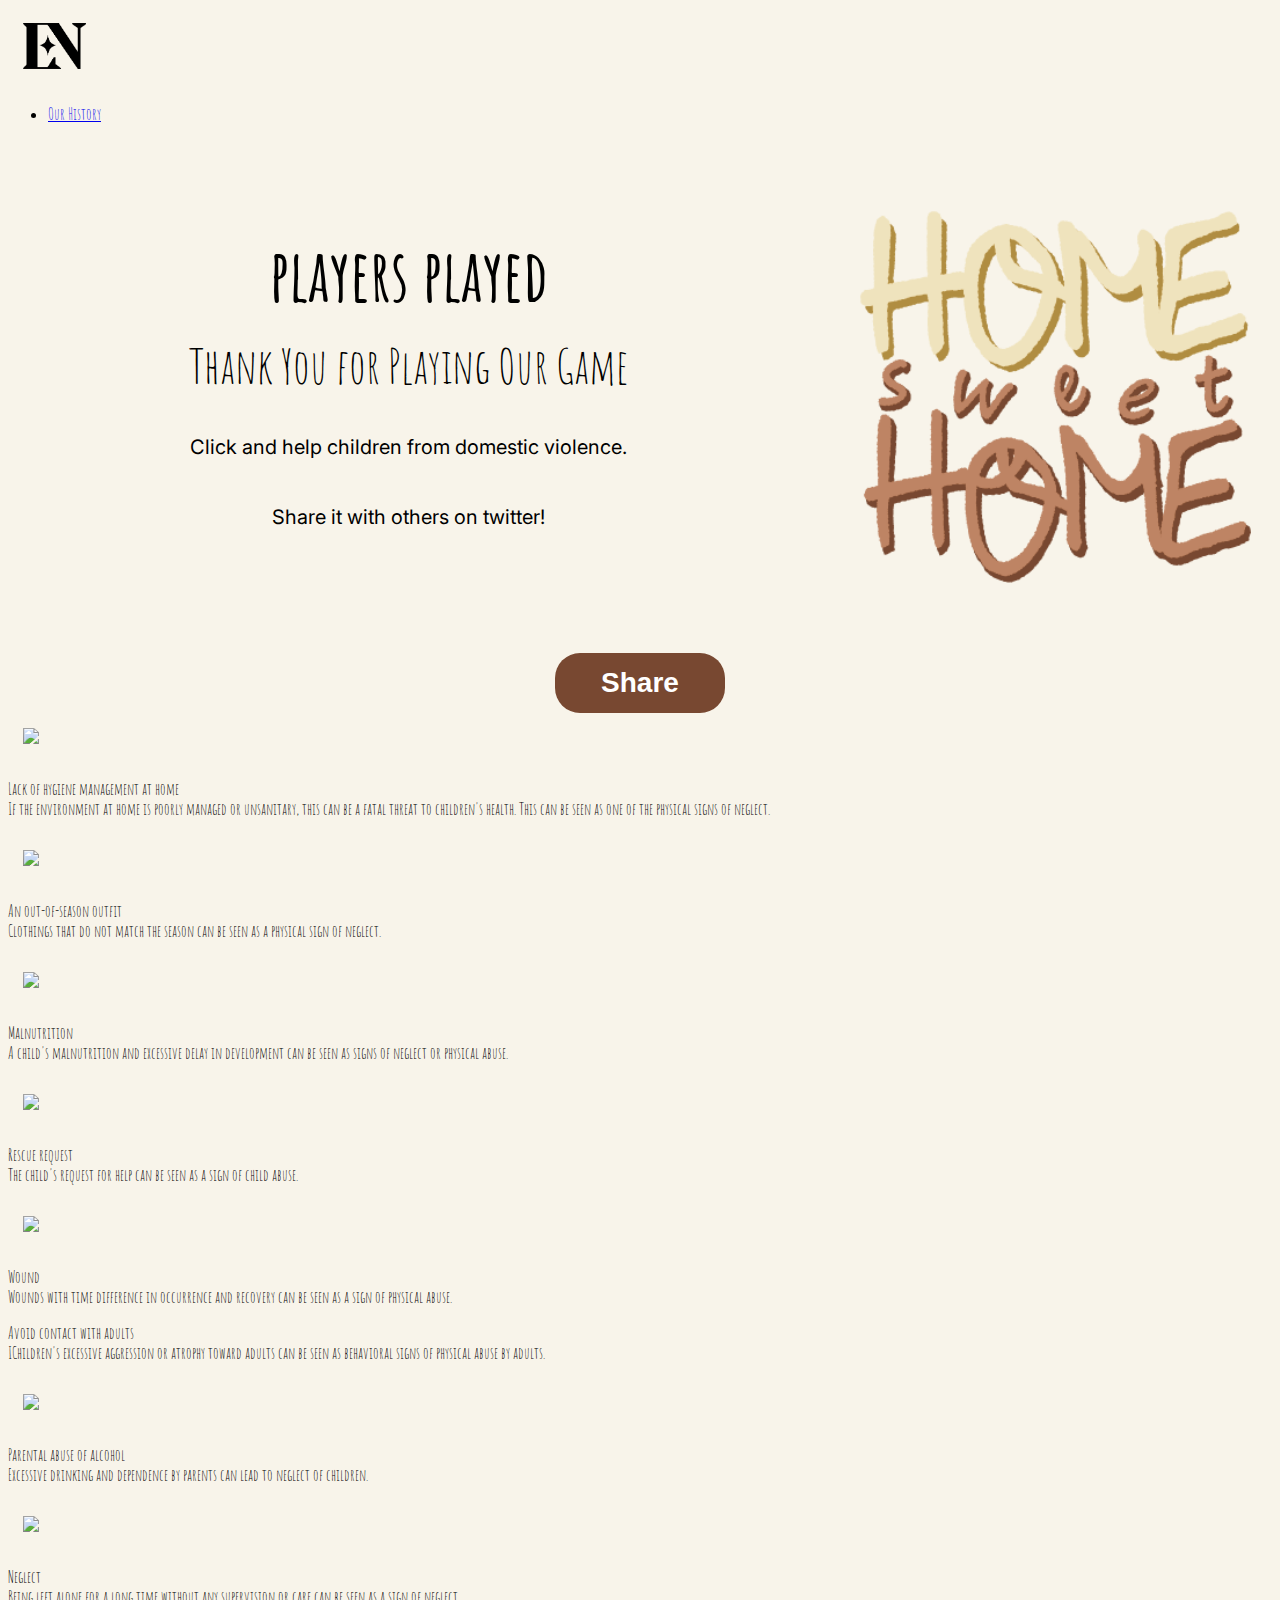
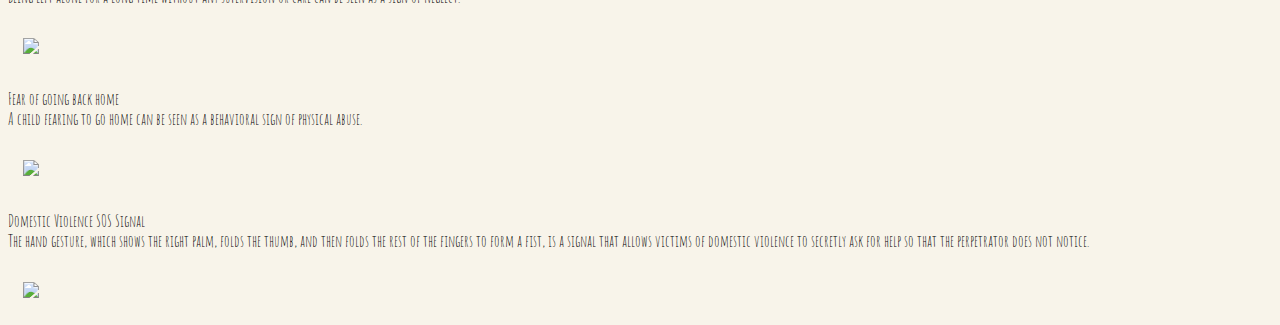
==== index.html @ b3e55d7f "Update index.html" ====
<!DOCTYPE html>
<html>
<head>
    <title>Home-Sweet-Home</title>
    <link rel="icon" href="pavi_en.png">
    <meta http-equiv="X-UA-Compatible" content="IE=Edge">
    <link rel="stylesheet" href="style.css">
</head>

<body>
    <!-- Navigation Bar -->
    <!--https://philosopher-chan.tistory.com/851-->
    <header>
        <div class="wrapper">
            <nav>
                <img src="team_logo.png" width="63">
                <ul>
                    <li><a href="https://dbswls0308.wixsite.com/eaglesnebula" target="_blank" rel="noopener noreferrer">Our History</a></li>
                </ul>
            </nav>
        </div>
    </header>
    
    <div id="grid1">
        <p>
            <span id="visitor" style="font-family: 'Amatic SC', cursive; font-size: 72px; font-weight: 700; line-height: 70px;">
               <span id="visitorCount"></span> players played
               <br>
            </span>
            <span style="font-family: 'Amatic SC', cursive; font-size: 48px; line-height: 70px;">Thank You for Playing Our Game<br></span>
            <span id="describe">
                Click and help children from domestic violence.<br>Share it with others on twitter!
            </span>
        </p>
        <img id="game_logo" src="game_logo.png" width="394">
    </div>

    <div style="text-align: center;">
        <button type="button" id="share" onclick="btnShareTw()">Share</button>
    </div>

    <div id="grid2">
        <img class="image" src="content1.png" width="200">
        <p>
            <span class="title">Lack of hygiene management at home<br></span>
            <span class="content">If the environment at home is poorly managed or unsanitary, this can be a fatal threat to children's health. 
                This can be seen as one of the physical signs of neglect.
            </span>
        </p>
        <img class="image" src="content2.png" width="200">
        <p>
            <span class="title">An out-of-season outfit<br></span>
            <span class="content">Clothings that do not match the season can be seen as a physical sign of neglect.</span>
        </p>
        <img class="image" src="content3.png" width="200">
        <p>
            <span class="title">Malnutrition<br></span>
            <span class="content">A child's malnutrition and excessive delay in development can be seen as signs of neglect or physical abuse.</span>
        </p>
        <img class="image"src="content4.png" width="200">
        <p>
            <span class="title">Rescue request<br></span>
            <span class="content">The child's request for help can be seen as a sign of child abuse.</span>
        </p>
        <img class="image" src="content5.png" width="200">
        <p>
            <span class="title">Wound<br></span>
            <span class="content">Wounds with time difference in occurrence and recovery can be seen as a sign of physical abuse.</span>
        </p>
    </div>

    <div id="grid3">
        <p>
            <span class="title">Avoid contact with adults<br></span>
            <span class="content">IChildren's excessive aggression or atrophy toward adults can be seen as behavioral signs 
                of physical abuse by adults.
            </span>
        </p>
        <img class="image3" src="content6.png" width="200">

        <p>
            <span class="title">Parental abuse of alcohol<br></span>
            <span class="content">Excessive drinking and dependence by parents can lead to neglect of children.</span>
        </p>
        <img class="image3" src="content7.png" width="200">

        <p>
            <span class="title">Neglect<br></span>
            <span class="content">Being left alone for a long time without any supervision or care can be seen as a sign of neglect.</span>
        </p>
        <img class="image3" src="content8.png" width="200">

        <p>
            <span class="title">Fear of going back home<br></span>
            <span class="content">A child fearing to go home can be seen as a behavioral sign of physical abuse.</span>
        </p>
        <img class="image3" src="content9.png" width="200">

        <p>
            <span class="title">Domestic Violence SOS Signal<br></span>
            <span class="content">The hand gesture, which shows the right palm, folds the thumb, and then folds the rest of the 
                fingers to form a fist, is a signal that allows victims of domestic violence to secretly ask for help so that 
                the perpetrator does not notice.
            </span>
        </p>
        <img class="image3" src="content10.png" width="200">
    </div>

    <!-- Twitter Share -->
    <script>
        const btnShareTw = document.querySelector('#share');

        btnShareTw.addEventListener('click', () => {
            const sendText = '아이들의 든든한 보호자가 되어 주세요!';
            const pageUrl = 'https://opentutorials.org/course/1';
            window.open('https://twitter.com/intent/tweet?text='+sendText+'&url='+pageUrl);
        })
    </script>
    <!--Visitors-->
    <script src="checkVisits.js"></script>
</body>
</html>
---- style.css ----
@charset "utf-8";
@import url('https://fonts.googleapis.com/css2?family=Amatic+SC:wght@400;700&display=swap');
@import url('https://fonts.googleapis.com/css2?family=Amatic+SC:wght@700&family=Inter:wght@300;400;500;700&display=swap');
body{
    background-color: #F8F4EA;
    font-family: 'Amatic SC', cursive;
}
h1{
    font-size: 50px;
    text-align: center;
    border-bottom: 1px solid lightgray;
    padding: 20px;
    margin:0;
}
img{
    padding: 15px;
}
#grid1 p{
    text-align: center;
    margin:0;
    padding:100px;
    line-height: 70px;
}
#grid1 #describe{
    font-family: 'Inter', sans-serif;
    font-size: 20px;
    font-weight: 400;
    line-height: 40px;
}
#grid1 {
    display: grid;
    grid-template-columns: 800px 1fr;
}
#grid1 img{
    padding-left: 50px;
    padding-top: 70px;
}
#share {
    background-color: #784831;
    color: #ffffff;
    border: none;
    border-radius: 25px;
    min-height: 60px;
    min-width: 170px;
    font-size: 28px;
    font-weight: 700;
}
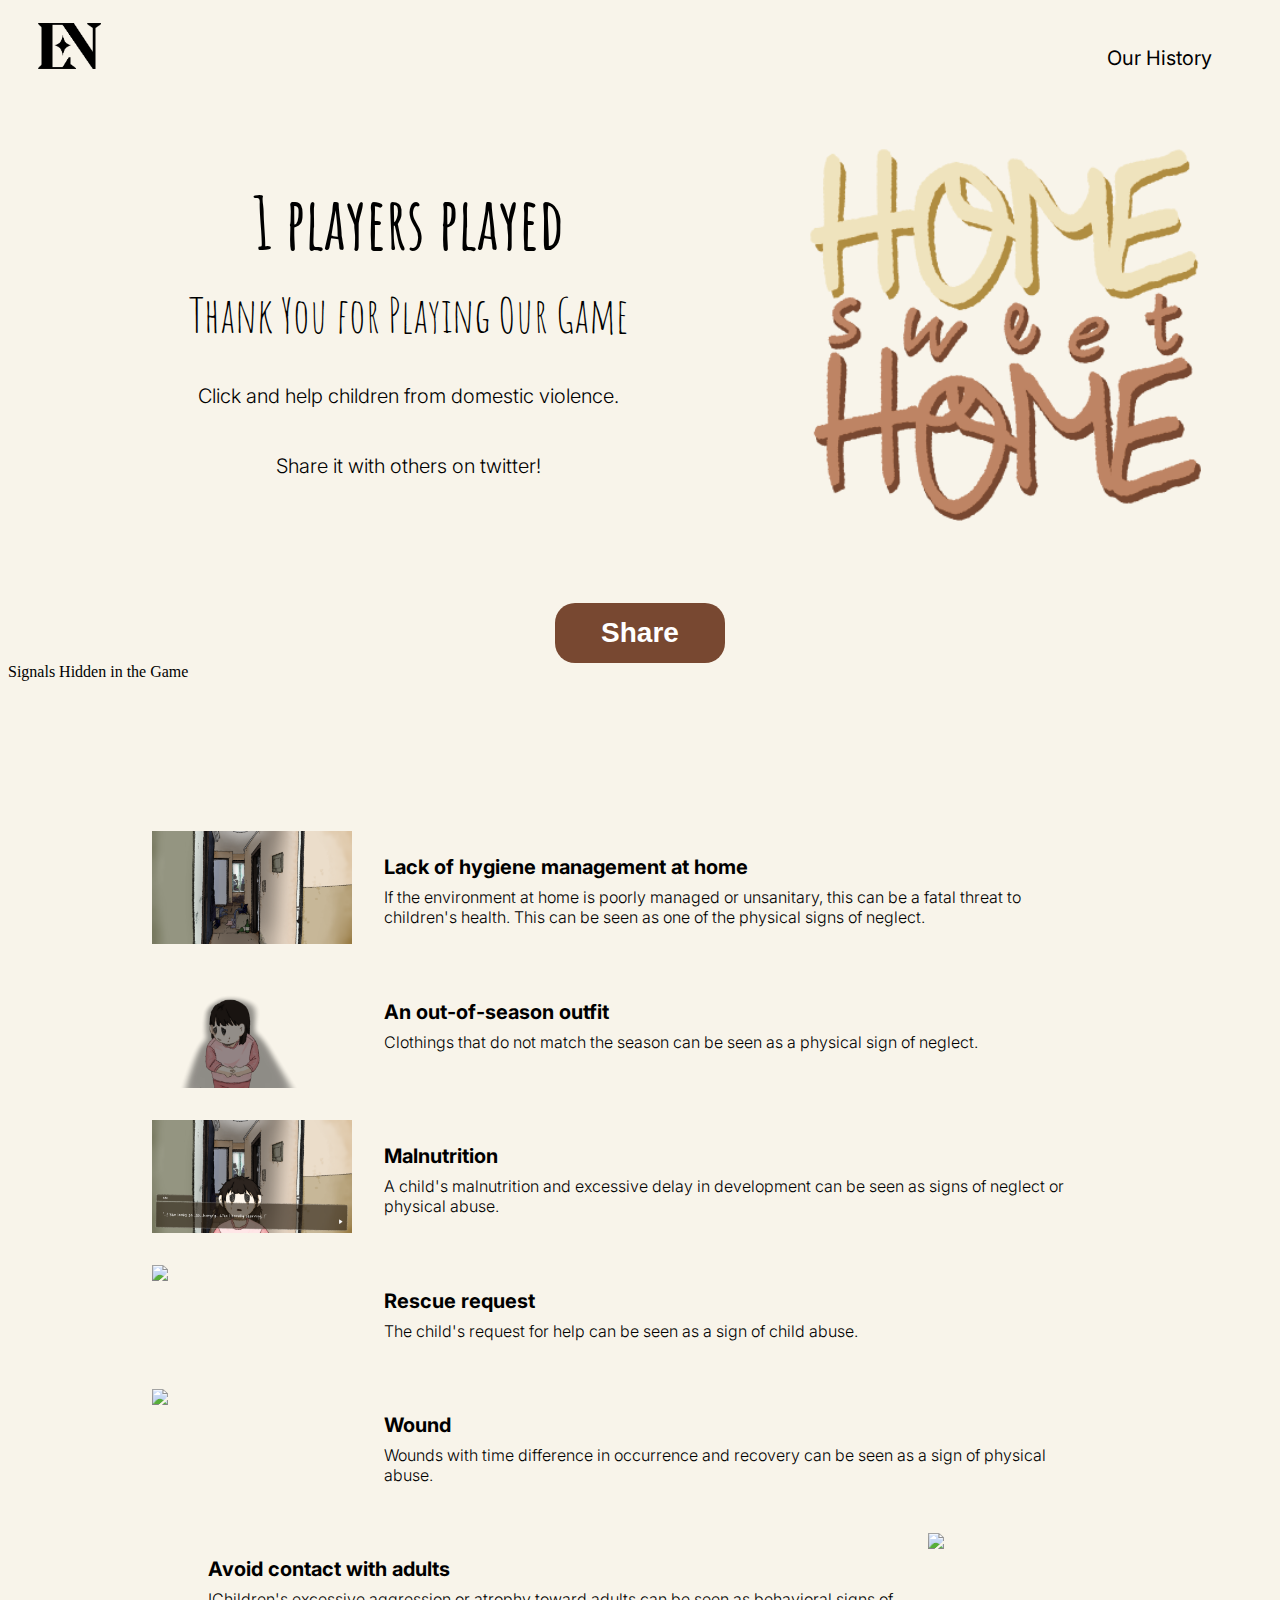
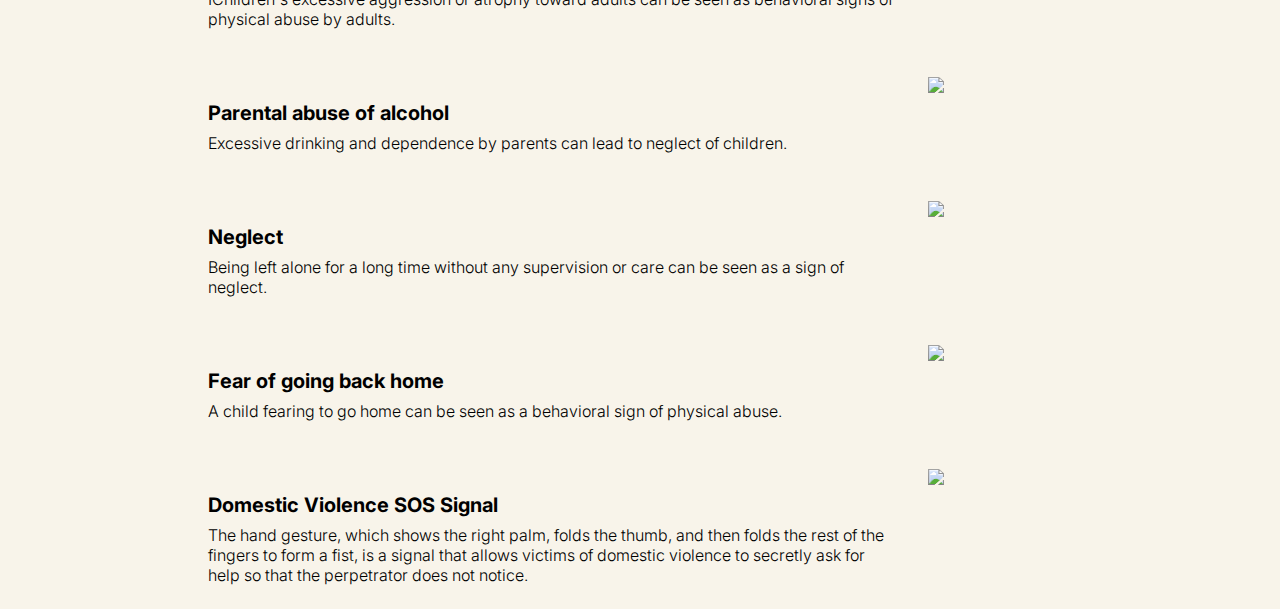
==== commit d559c85e: "Update index.html" ====
--- a/index.html
+++ b/index.html
@@ -37,6 +37,10 @@
 
     <div style="text-align: center;">
         <button type="button" id="share" onclick="btnShareTw()">Share</button>
+    </div>
+
+    <div id="title">
+        <span>Signals Hidden in the Game</span>
     </div>
 
     <div id="grid2">
--- a/style.css
+++ b/style.css
@@ -3,17 +3,50 @@
 @import url('https://fonts.googleapis.com/css2?family=Amatic+SC:wght@700&family=Inter:wght@300;400;500;700&display=swap');
 body{
     background-color: #F8F4EA;
-    font-family: 'Amatic SC', cursive;
 }
-h1{
-    font-size: 50px;
-    text-align: center;
-    border-bottom: 1px solid lightgray;
-    padding: 20px;
-    margin:0;
+nav{
+    width: 100%;
+    height: 80px;
+    background-color: #F8F4EA;
+    line-height: 80px;
 }
-img{
-    padding: 15px;
+nav img{
+    margin-top: 15px;
+    margin-left: 30px;
+}
+nav ul{
+    float: right;
+    height: 80px;
+    margin-right: 30px;
+    margin-top: 10px;
+    margin-bottom: 0px;
+}
+nav ul li{
+    font-family: 'Inter', sans-serif;
+    font-weight: 400;
+    font-size: 20px;
+    list-style-type: none;
+    display: inline-block;
+    background-color: #F8F4EA;
+}
+nav ul a:hover{
+    color: #784831;
+}
+nav ul li a {
+    text-decoration: none;
+    color: black;
+    padding: 30px;
+    margin-bottom: 0;
+}
+#history{
+    font-family: 'Inter', sans-serif;
+    font-size: 32px;
+    font-weight: 400;
+}
+#grid1 {
+    display: grid;
+    margin: 0;
+    grid-template-columns: 800px 1fr;
 }
 #grid1 p{
     text-align: center;
@@ -24,24 +57,70 @@
 #grid1 #describe{
     font-family: 'Inter', sans-serif;
     font-size: 20px;
-    font-weight: 400;
+    font-weight: 300;
     line-height: 40px;
 }
-#grid1 {
-    display: grid;
-    grid-template-columns: 800px 1fr;
-}
 #grid1 img{
-    padding-left: 50px;
-    padding-top: 70px;
+    display: flex;
+    place-items: center;
+    align-items: center;
+    padding-top: 60px;
 }
 #share {
     background-color: #784831;
     color: #ffffff;
     border: none;
-    border-radius: 25px;
+    border-radius: 20px;
     min-height: 60px;
     min-width: 170px;
     font-size: 28px;
     font-weight: 700;
 }
+#share:hover {
+    transform: scale(1.3);
+    transition: .7s;
+}
+@keyframes logo-ani {
+    0% {
+        transform: rotateY(-180deg);
+    }
+    100% {
+        transform: rotateY(180deg);
+    }
+}
+#game_logo {
+    perspective: 1000px;
+    animation: logo-ani 5s infinite linear;
+}
+#grid2{
+    display: grid;
+    grid-template-columns: 1fr 2fr;
+    grid-gap: 2rem;
+    padding-top: 150px;
+    padding-right: 200px;
+    font-family: 'Inter', sans-serif;
+}
+#grid3 {
+    display: grid;
+    grid-template-columns: 2fr 1fr;
+    grid-gap: 2rem;
+    padding-left: 200px;
+    padding-top: 2rem;
+    font-family: 'Inter', sans-serif;
+}
+.title {
+    font-weight: 700;
+    font-size: 20px;
+    line-height: 200%;
+}
+.content{
+    font-weight: 300;
+    font-size: 16px;
+    line-height: 20px;
+}
+.image {
+    justify-self: end;
+}
+.image3 {
+    justify-self: left;
+}
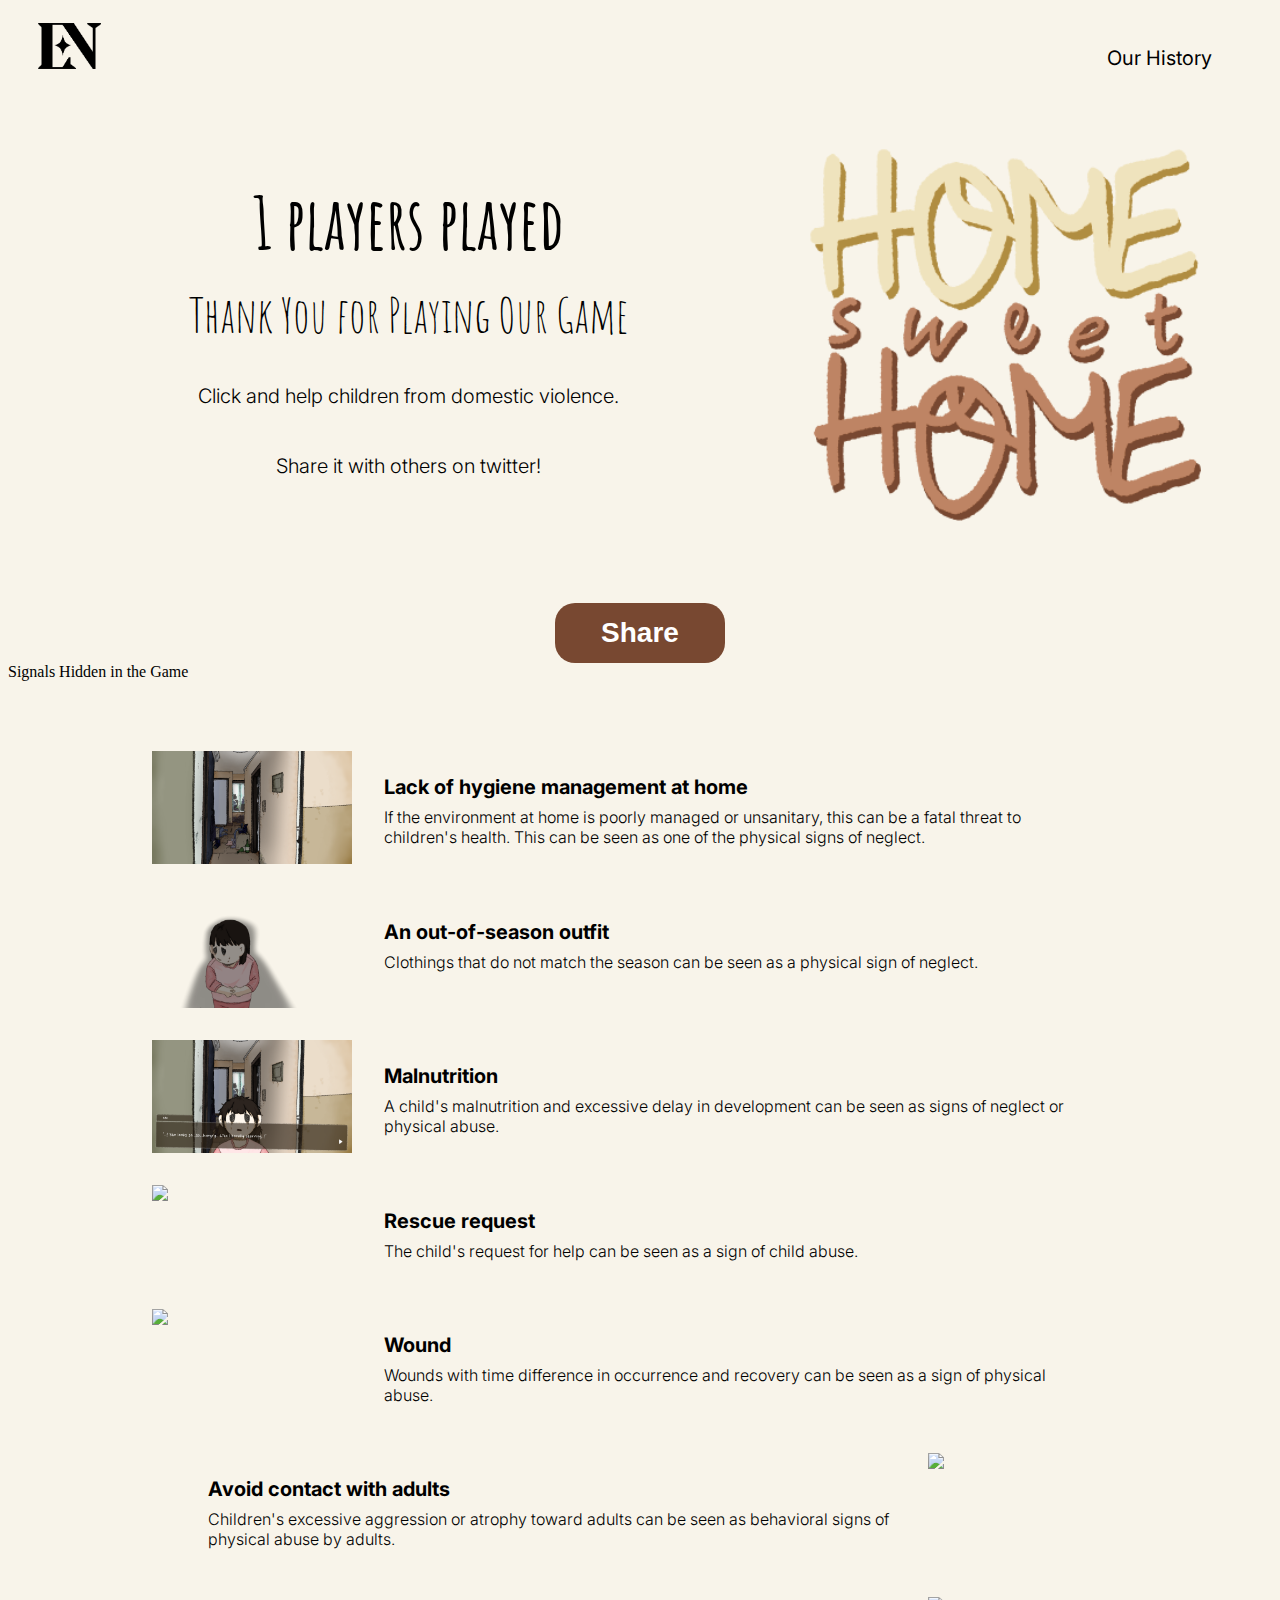
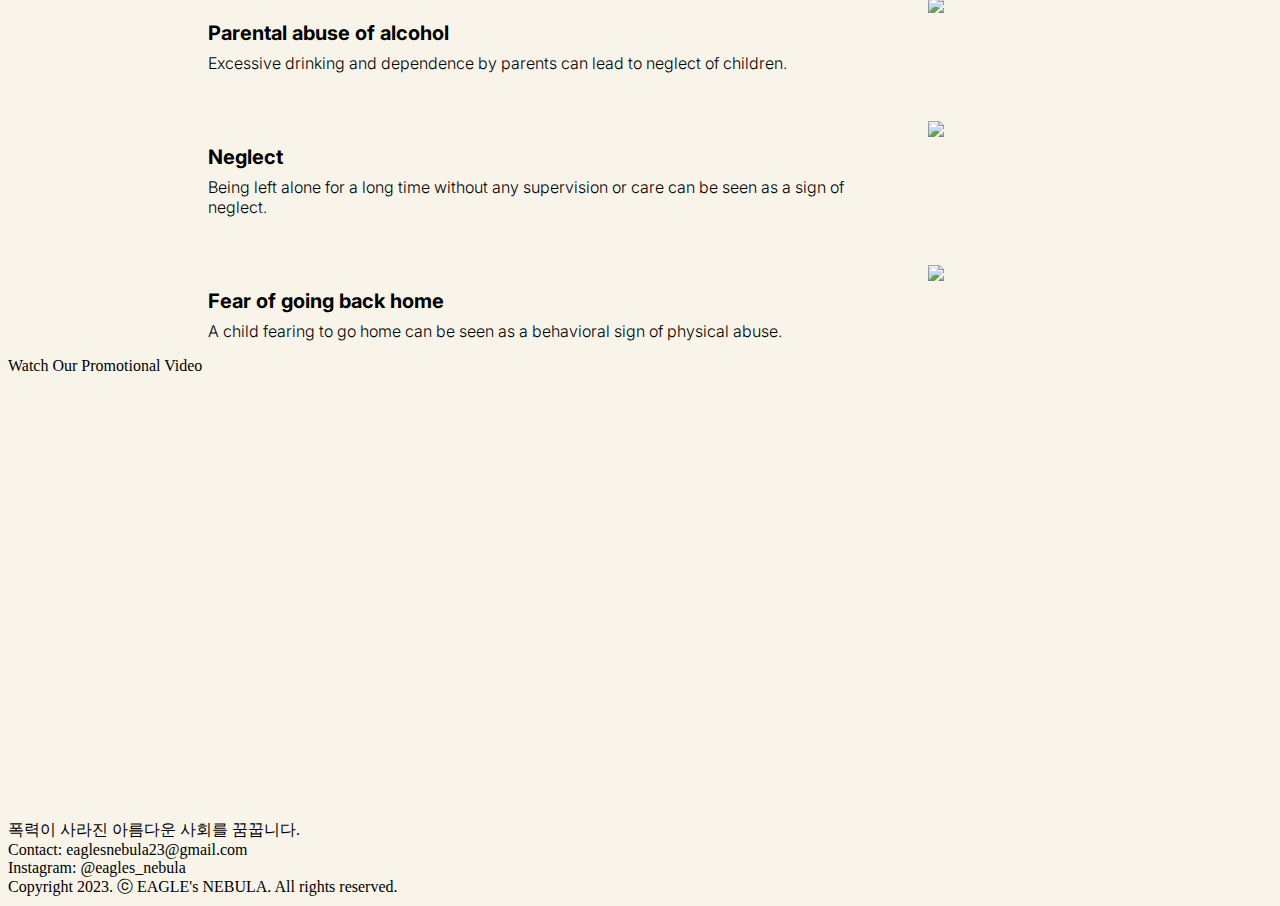
==== commit 01d3077b: "Update index.html" ====
--- a/index.html
+++ b/index.html
@@ -7,7 +7,7 @@
     <link rel="stylesheet" href="style.css">
 </head>
 
-<body>
+<div>
     <!-- Navigation Bar -->
     <!--https://philosopher-chan.tistory.com/851-->
     <header>
@@ -39,76 +39,83 @@
         <button type="button" id="share" onclick="btnShareTw()">Share</button>
     </div>
 
-    <div id="title">
+    <div class="titleBig">
         <span>Signals Hidden in the Game</span>
     </div>
 
     <div id="grid2">
         <img class="image" src="content1.png" width="200">
-        <p>
+        <p class="both">
             <span class="title">Lack of hygiene management at home<br></span>
             <span class="content">If the environment at home is poorly managed or unsanitary, this can be a fatal threat to children's health. 
                 This can be seen as one of the physical signs of neglect.
             </span>
         </p>
         <img class="image" src="content2.png" width="200">
-        <p>
+        <p class="both">
             <span class="title">An out-of-season outfit<br></span>
             <span class="content">Clothings that do not match the season can be seen as a physical sign of neglect.</span>
         </p>
         <img class="image" src="content3.png" width="200">
-        <p>
+        <p class="both">
             <span class="title">Malnutrition<br></span>
             <span class="content">A child's malnutrition and excessive delay in development can be seen as signs of neglect or physical abuse.</span>
         </p>
-        <img class="image"src="content4.png" width="200">
-        <p>
+        <img class="image" src="content4.png" width="200">
+        <p class="both">
             <span class="title">Rescue request<br></span>
             <span class="content">The child's request for help can be seen as a sign of child abuse.</span>
         </p>
         <img class="image" src="content5.png" width="200">
-        <p>
+        <p class="both">
             <span class="title">Wound<br></span>
             <span class="content">Wounds with time difference in occurrence and recovery can be seen as a sign of physical abuse.</span>
         </p>
     </div>
 
     <div id="grid3">
-        <p>
+        <p class="both">
             <span class="title">Avoid contact with adults<br></span>
-            <span class="content">IChildren's excessive aggression or atrophy toward adults can be seen as behavioral signs 
+            <span class="content">Children's excessive aggression or atrophy toward adults can be seen as behavioral signs 
                 of physical abuse by adults.
             </span>
         </p>
         <img class="image3" src="content6.png" width="200">
 
-        <p>
+        <p class="both">
             <span class="title">Parental abuse of alcohol<br></span>
             <span class="content">Excessive drinking and dependence by parents can lead to neglect of children.</span>
         </p>
         <img class="image3" src="content7.png" width="200">
 
-        <p>
+        <p class="both">
             <span class="title">Neglect<br></span>
             <span class="content">Being left alone for a long time without any supervision or care can be seen as a sign of neglect.</span>
         </p>
         <img class="image3" src="content8.png" width="200">
 
-        <p>
+        <p class="both">
             <span class="title">Fear of going back home<br></span>
             <span class="content">A child fearing to go home can be seen as a behavioral sign of physical abuse.</span>
         </p>
         <img class="image3" src="content9.png" width="200">
+    </div>
 
-        <p>
-            <span class="title">Domestic Violence SOS Signal<br></span>
-            <span class="content">The hand gesture, which shows the right palm, folds the thumb, and then folds the rest of the 
-                fingers to form a fist, is a signal that allows victims of domestic violence to secretly ask for help so that 
-                the perpetrator does not notice.
-            </span>
-        </p>
-        <img class="image3" src="content10.png" width="200">
+    <div class="titleBig">
+        <span>Watch Our Promotional Video</span>
     </div>
+    <div class="video_wrap"><iframe width="700" height="441" src="https://www.youtube.com/embed/uhL8XYPpX-o" title="YouTube video player" 
+    frameborder="0" allow="accelerometer; autoplay; clipboard-write; encrypted-media; gyroscope; picture-in-picture; web-share" 
+    allowfullscreen></iframe></div>
+
+    <footer>
+        <div class="inner">
+            <div class="footer-message">폭력이 사라진 아름다운 사회를 꿈꿉니다.</div>
+            <div class="footer-contact">Contact: eaglesnebula23@gmail.com</div>
+            <div class="footer-insta">Instagram: @eagles_nebula</div>
+            <div class="footer-copyright">Copyright 2023. ⓒ EAGLE's NEBULA. All rights reserved.</div>
+        </div>
+    </footer>
 
     <!-- Twitter Share -->
     <script>
@@ -120,7 +127,9 @@
             window.open('https://twitter.com/intent/tweet?text='+sendText+'&url='+pageUrl);
         })
     </script>
+
     <!--Visitors-->
+    <script src="https://code.jquery.com/jquery-3.7.0.min.js" integrity="sha256-2Pmvv0kuTBOenSvLm6bvfBSSHrUJ+3A7x6P5Ebd07/g=" crossorigin="anonymous"></script>
     <script src="checkVisits.js"></script>
 </body>
 </html>
--- a/style.css
+++ b/style.css
@@ -92,11 +92,18 @@
     perspective: 1000px;
     animation: logo-ani 5s infinite linear;
 }
+#title {
+    font-family: 'Inter', sans-serif;
+    font-size: 40px;
+    font-weight: 700;
+    text-align:center;
+    padding-top: 150px;
+}
 #grid2{
     display: grid;
     grid-template-columns: 1fr 2fr;
     grid-gap: 2rem;
-    padding-top: 150px;
+    padding-top: 70px;
     padding-right: 200px;
     font-family: 'Inter', sans-serif;
 }
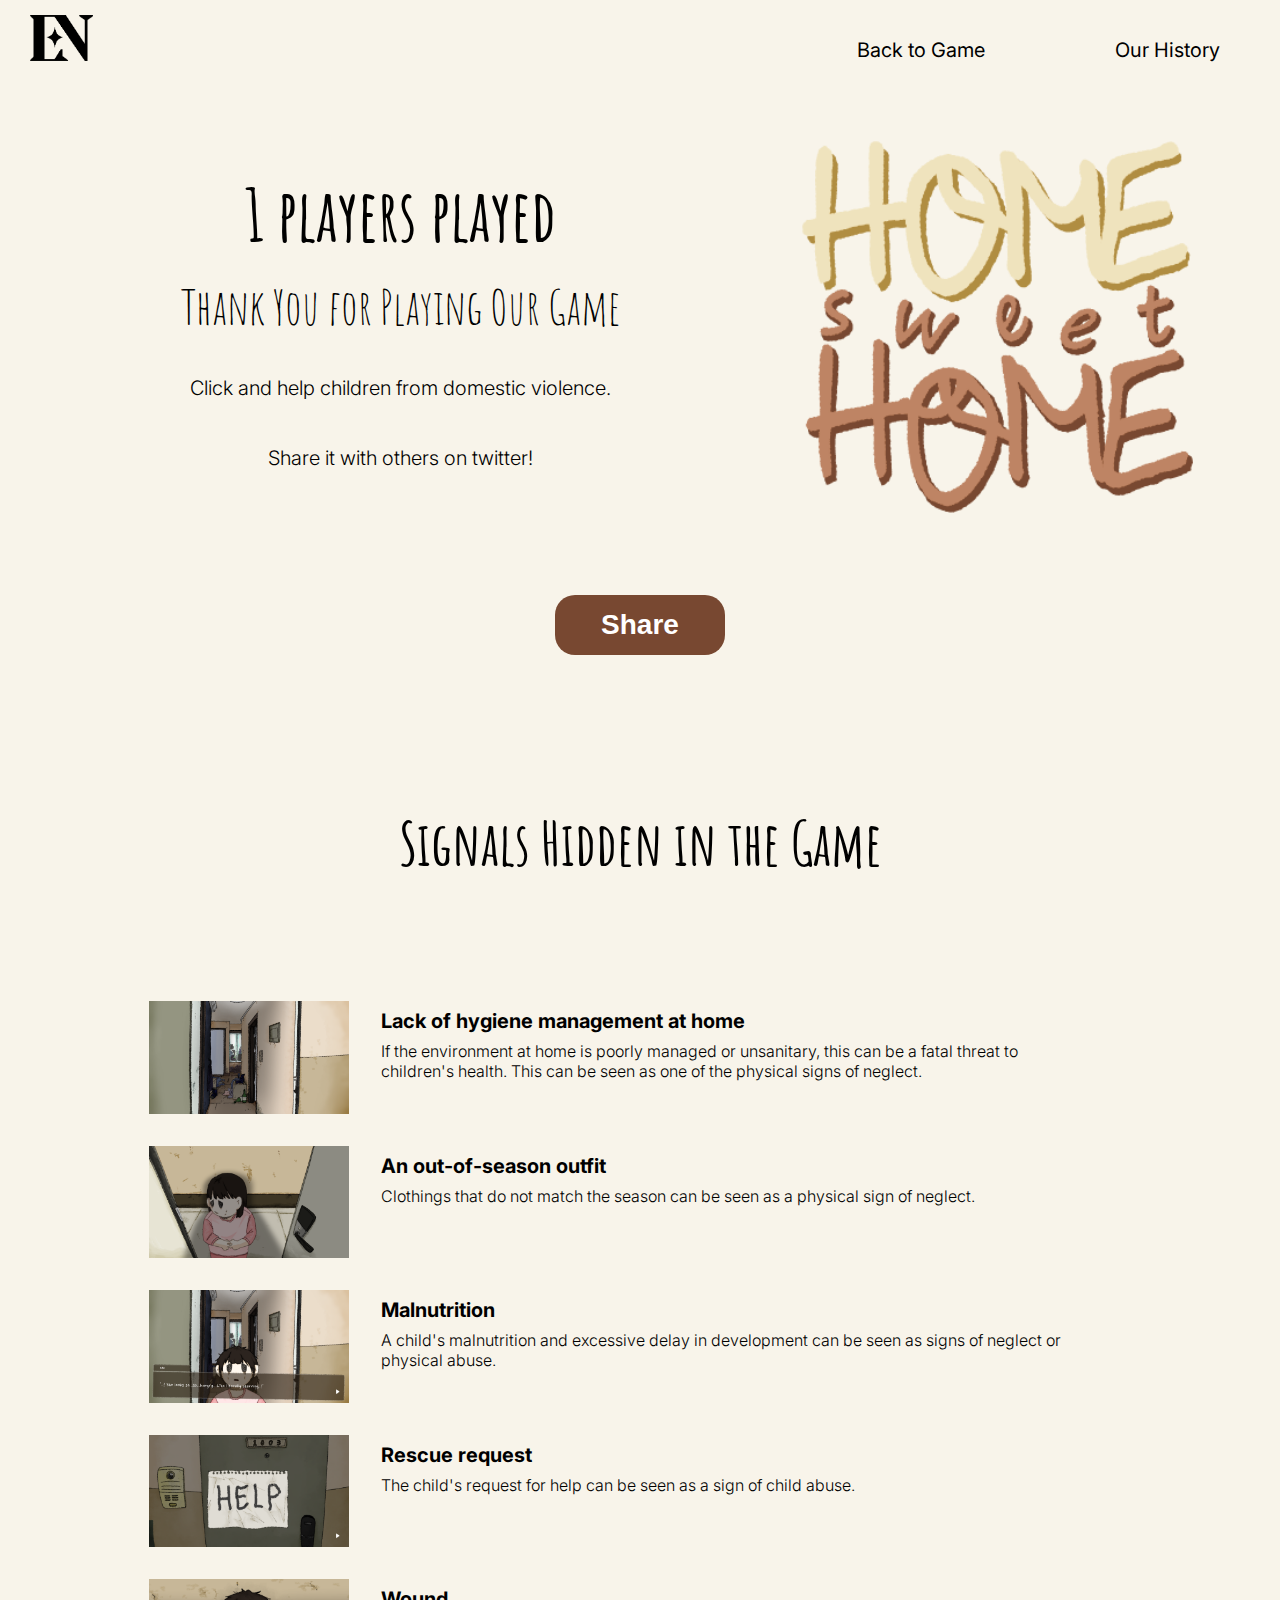
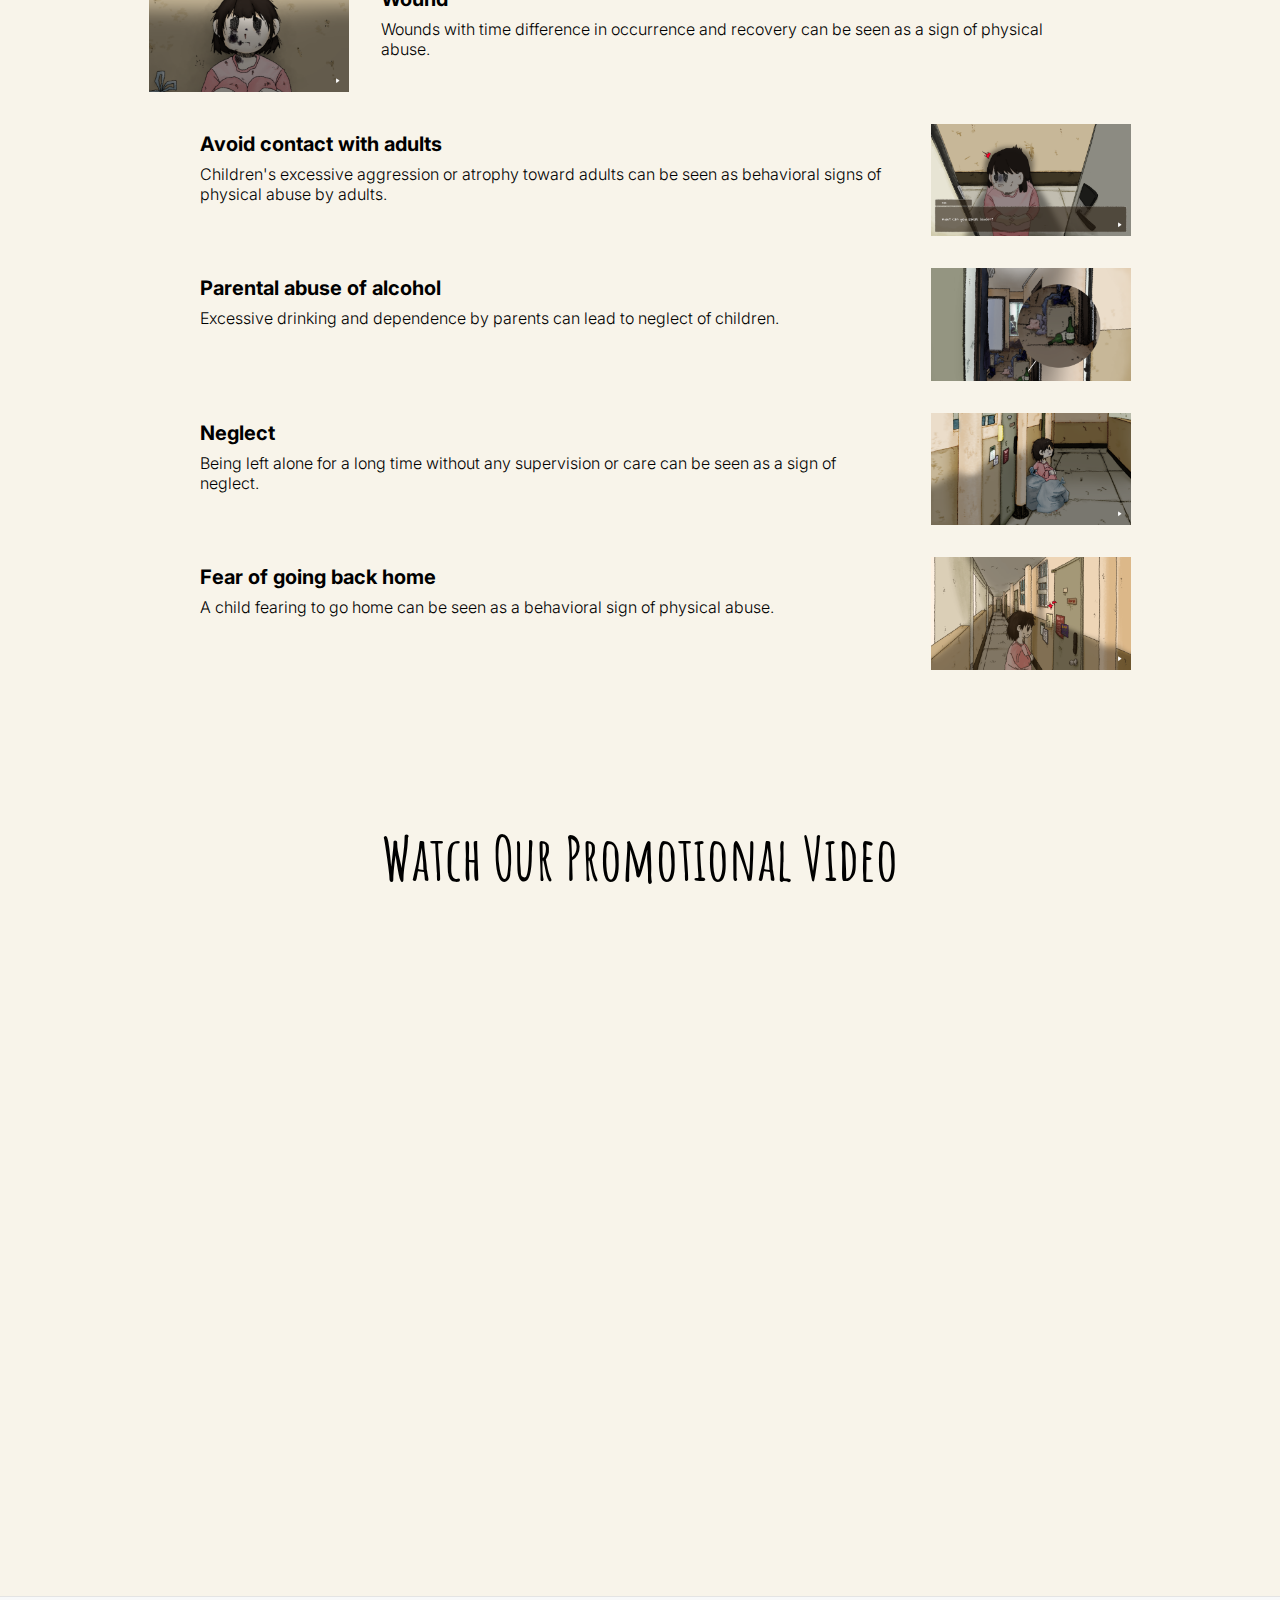
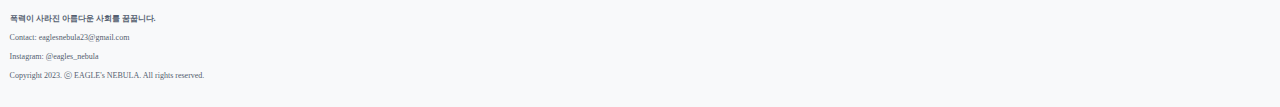
==== commit 0af931a8: "Update index.html" ====
--- a/index.html
+++ b/index.html
@@ -16,6 +16,11 @@
                 <img src="team_logo.png" width="63">
                 <ul>
                     <li><a href="https://dbswls0308.wixsite.com/eaglesnebula" target="_blank" rel="noopener noreferrer">Our History</a></li>
+                </ul>
+                 <ul>
+                    <li><a href="https://xd.adobe.com/view/8c5c14c9-b8db-45bc-ad94-db0c8a6a7b1e-d90f/" target="_blank" rel="noopener noreferrer">
+                        Back to Game
+                    </a></li>
                 </ul>
             </nav>
         </div>
--- a/style.css
+++ b/style.css
@@ -3,6 +3,7 @@
 @import url('https://fonts.googleapis.com/css2?family=Amatic+SC:wght@700&family=Inter:wght@300;400;500;700&display=swap');
 body{
     background-color: #F8F4EA;
+    margin: 0;
 }
 nav{
     width: 100%;
@@ -92,12 +93,13 @@
     perspective: 1000px;
     animation: logo-ani 5s infinite linear;
 }
-#title {
-    font-family: 'Inter', sans-serif;
-    font-size: 40px;
+.titleBig {
+    font-family: 'Amatic SC', cursive;
+    font-size: 60px;
     font-weight: 700;
     text-align:center;
     padding-top: 150px;
+    padding-bottom: 50px;
 }
 #grid2{
     display: grid;
@@ -119,11 +121,13 @@
     font-weight: 700;
     font-size: 20px;
     line-height: 200%;
+    align-self: start;
 }
 .content{
     font-weight: 300;
     font-size: 16px;
     line-height: 20px;
+    align-self: end;
 }
 .image {
     justify-self: end;
@@ -131,3 +135,47 @@
 .image3 {
     justify-self: left;
 }
+.both {
+    margin: 0;
+}
+.video_wrap {
+    position: relative;
+	padding-bottom: 25px; /* 16:9 */
+	padding-top: 25px;
+	height: 0;
+}
+.video_wrap iframe {
+    margin:auto;
+    display:block;
+}
+
+footer{
+    border-top: 1px solid #e4e4e4;
+    background-color:#f8f9fa;
+    padding:1rem 0;
+    margin:1rem 0;
+    margin-top: 600px;
+    margin-bottom: 0;
+}
+.footer-message{
+    font-weight: bold;
+    font-size:0.5rem;
+    color:#545e6f;
+    margin-bottom:0.3rem;
+    margin:0 0 0 0.6rem;
+}
+.footer-insta {
+    font-size:0.5rem;
+    color:#545e6f;
+    margin:0.6rem;
+}
+.footer-contact{
+    font-size:0.5rem;
+    color:#545e6f;
+    margin:0.6rem;
+}
+.footer-copyright{
+    font-size:0.5rem;
+    color:#545e6f;
+    margin:0.6rem;
+}
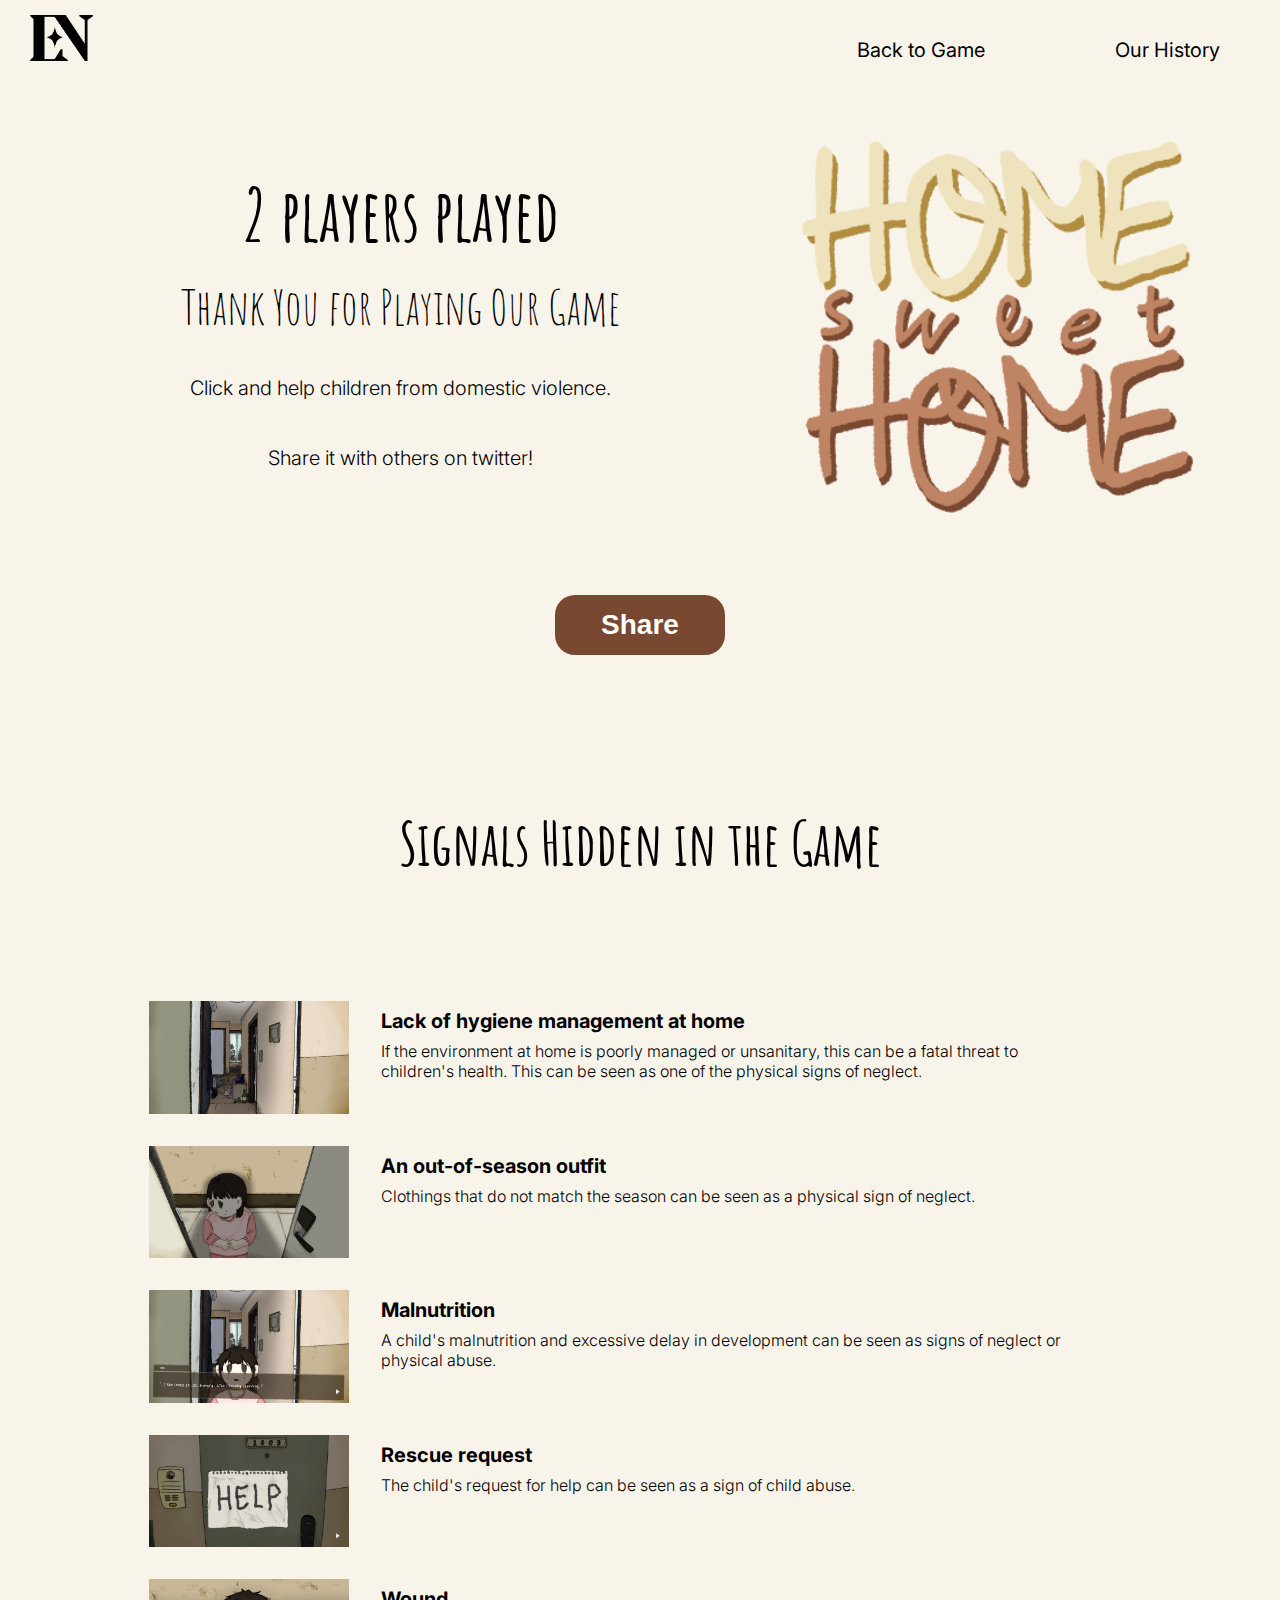
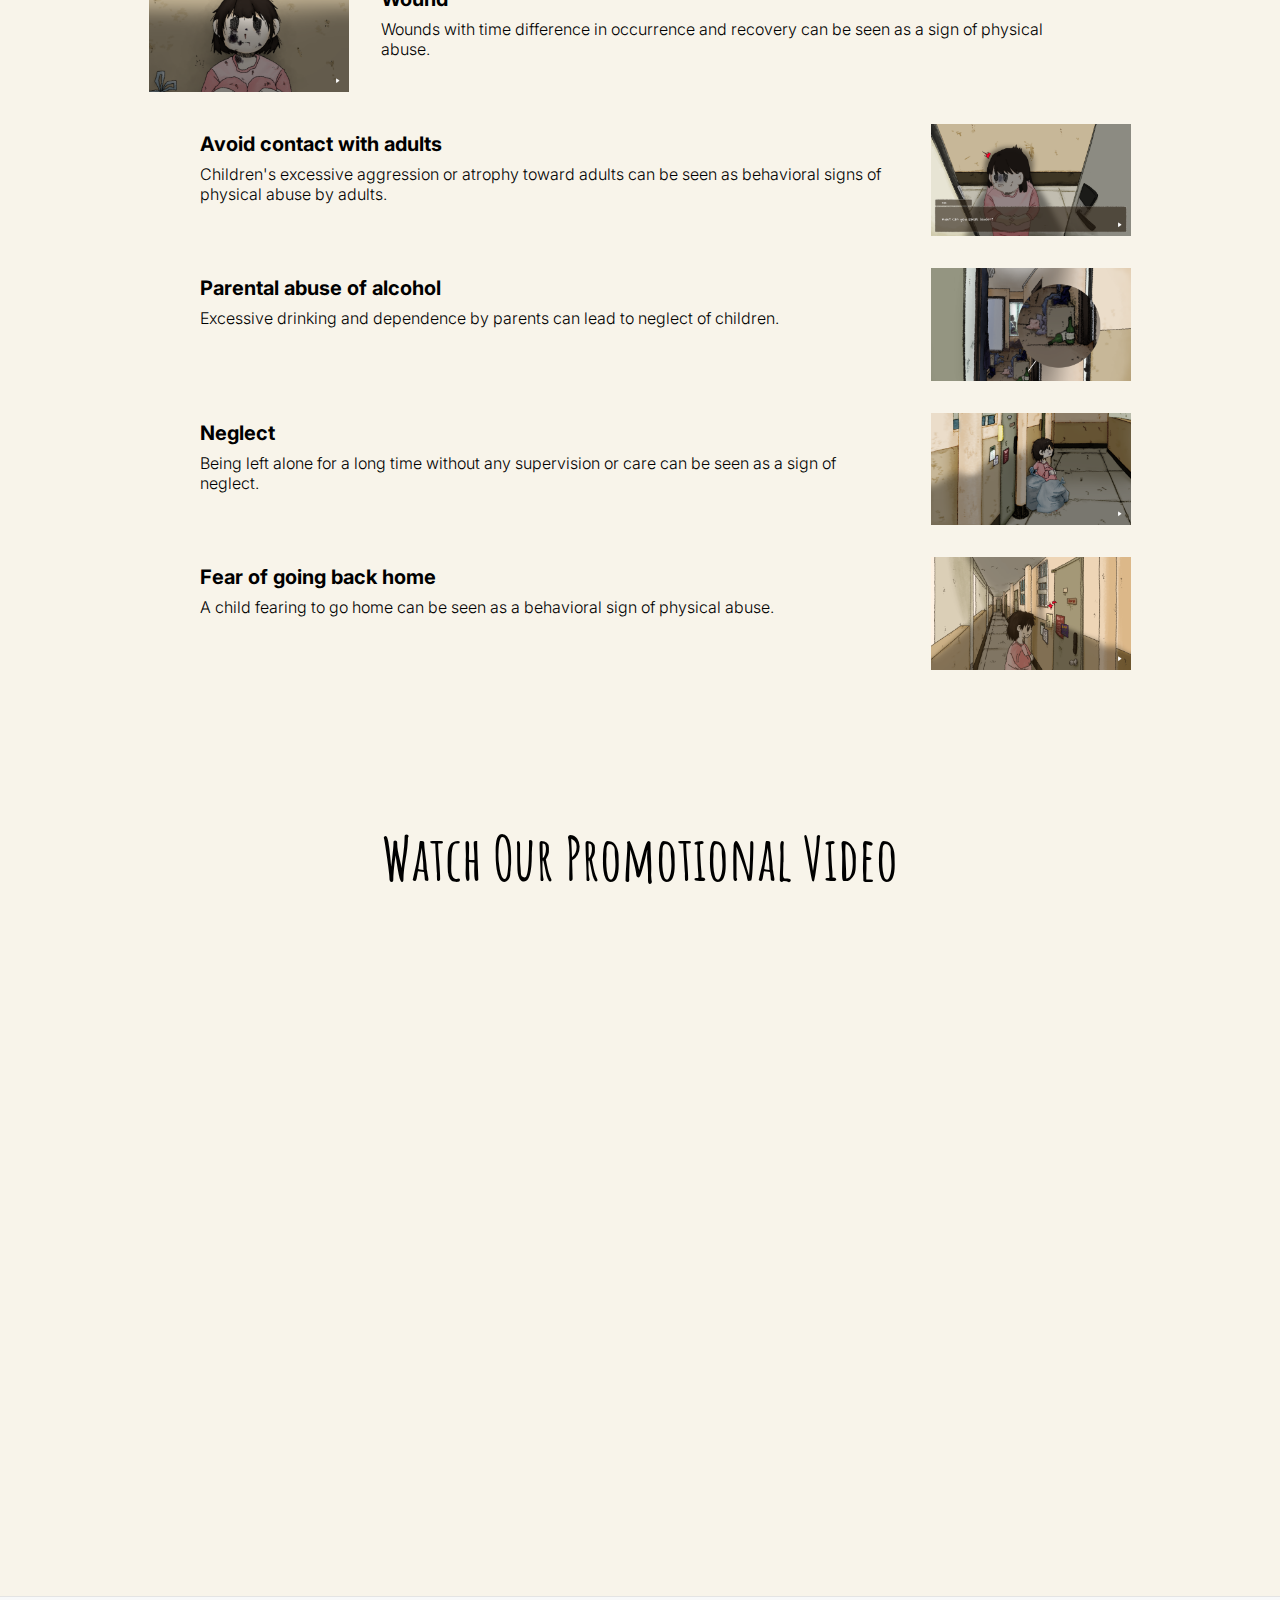
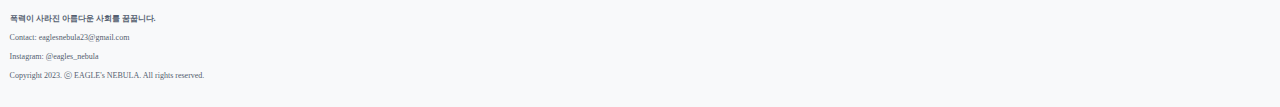
==== commit 198bdcba: "Update index.html" ====
--- a/index.html
+++ b/index.html
@@ -5,6 +5,16 @@
     <link rel="icon" href="pavi_en.png">
     <meta http-equiv="X-UA-Compatible" content="IE=Edge">
     <link rel="stylesheet" href="style.css">
+
+    <!-- Google tag (gtag.js) -->
+    <script async src="https://www.googletagmanager.com/gtag/js?id=G-VQZDEM0CLF"></script>
+    <script>
+      window.dataLayer = window.dataLayer || [];
+      function gtag(){dataLayer.push(arguments);}
+      gtag('js', new Date());
+
+      gtag('config', 'G-VQZDEM0CLF');
+    </script>
 </head>
 
 <div>
@@ -17,7 +27,7 @@
                 <ul>
                     <li><a href="https://dbswls0308.wixsite.com/eaglesnebula" target="_blank" rel="noopener noreferrer">Our History</a></li>
                 </ul>
-                 <ul>
+                <ul>
                     <li><a href="https://xd.adobe.com/view/8c5c14c9-b8db-45bc-ad94-db0c8a6a7b1e-d90f/" target="_blank" rel="noopener noreferrer">
                         Back to Game
                     </a></li>
@@ -25,11 +35,31 @@
             </nav>
         </div>
     </header>
+
+    <script>
+        expireDate = new Date;
+        expireDate.setMonth(expireDate.getMonth()+3);
+        hitCt = eval(cookieVal("pageHit"));
+        hitCt++;
+        document.cookie = "pageHit="+hitCt+";expires="+expireDate.toGMTString();
+
+        function cookieVal(cookieNmae){
+            thisCookie = document.cookie.split("; ");
+            for (i=0; i<thisCookie.length; i++){
+                if (cookieNmae == thisCookie[i].split("=")[0]){
+                    return thisCookie[i].split("=")[1];
+                }
+            }
+            return 0;
+        }
+    </script>
     
     <div id="grid1">
         <p>
             <span id="visitor" style="font-family: 'Amatic SC', cursive; font-size: 72px; font-weight: 700; line-height: 70px;">
-               <span id="visitorCount"></span> players played
+                <script lang = 'javascript' type="text/javascript">
+                    document.write(hitCt+" players played");
+                </script>
                <br>
             </span>
             <span style="font-family: 'Amatic SC', cursive; font-size: 48px; line-height: 70px;">Thank You for Playing Our Game<br></span>
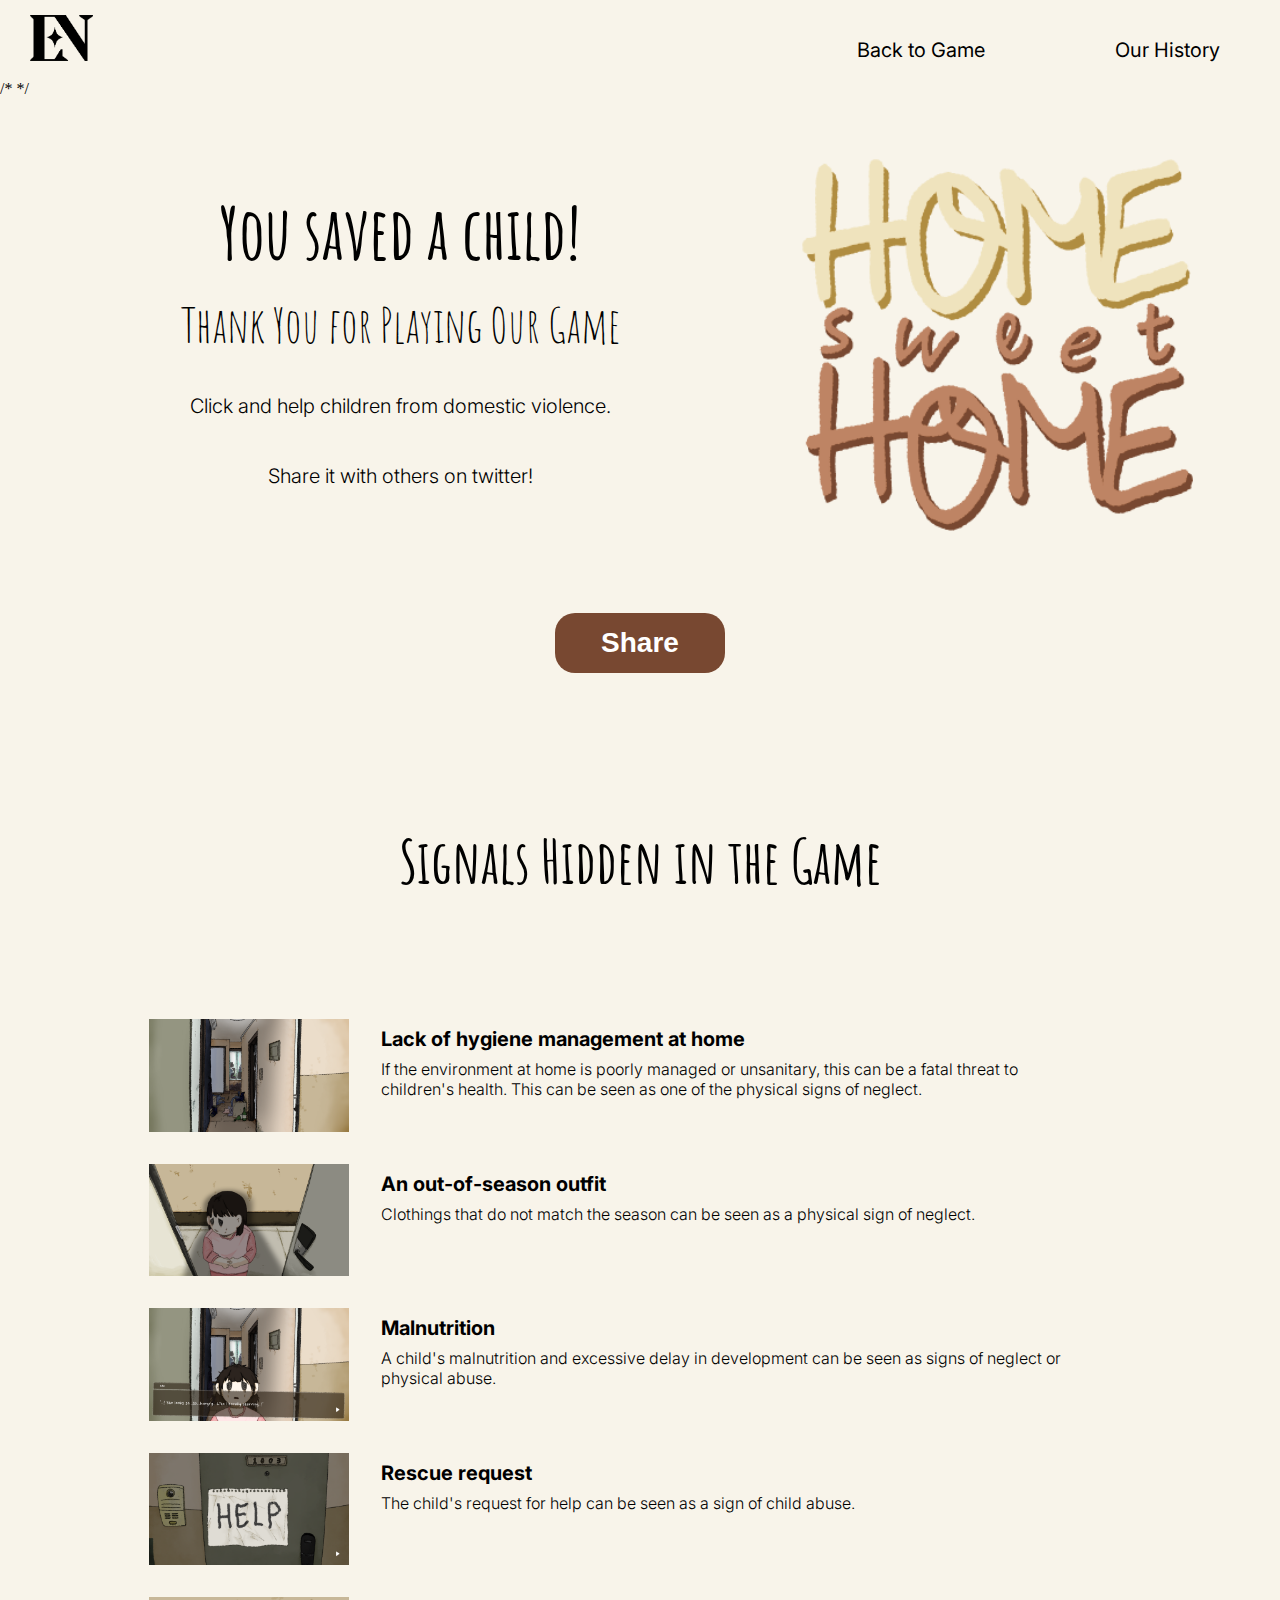
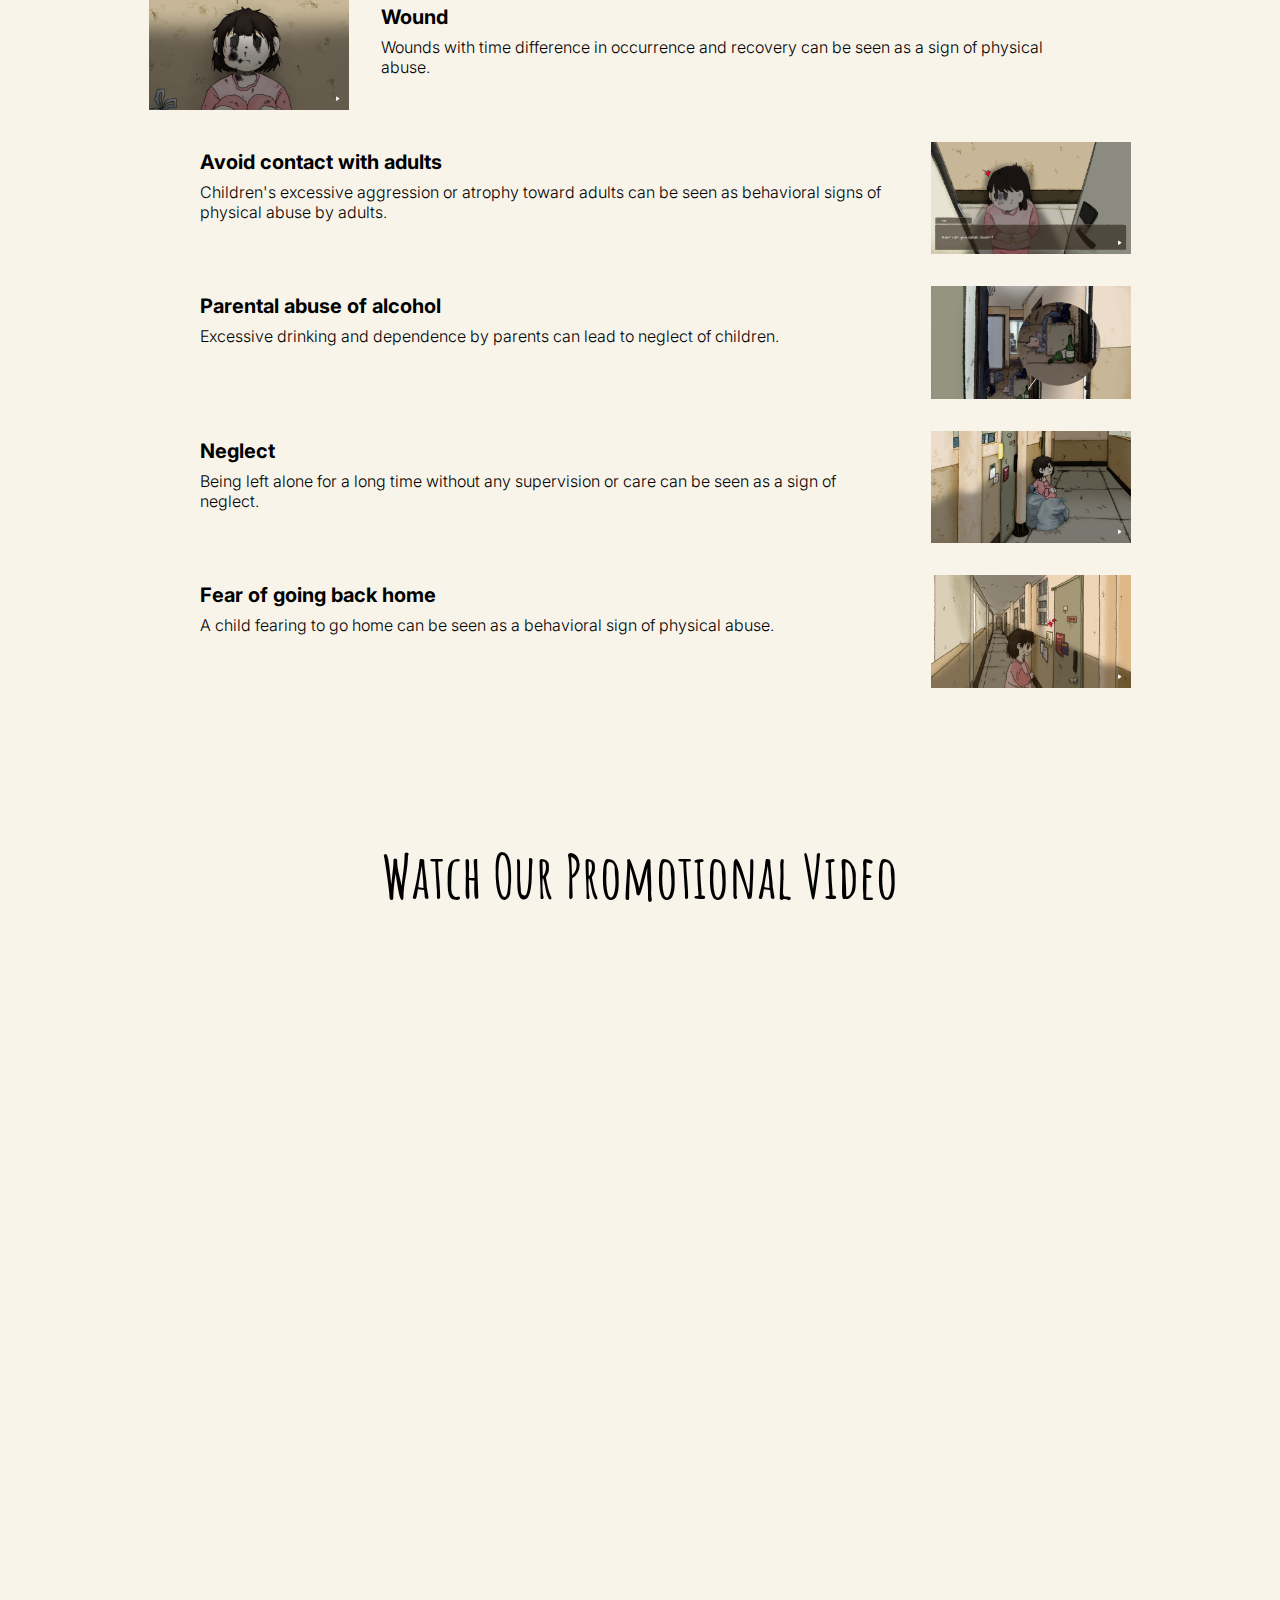
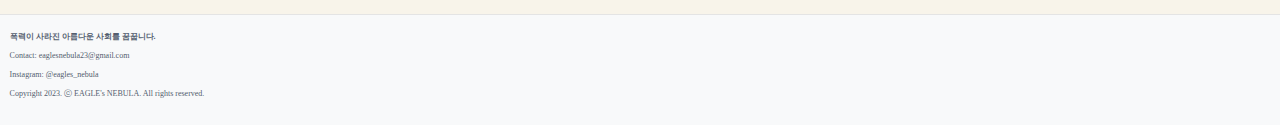
==== commit 5db79783: "Update index.html" ====
--- a/index.html
+++ b/index.html
@@ -36,6 +36,7 @@
         </div>
     </header>
 
+    /*
     <script>
         expireDate = new Date;
         expireDate.setMonth(expireDate.getMonth()+3);
@@ -53,13 +54,12 @@
             return 0;
         }
     </script>
+    */
     
     <div id="grid1">
         <p>
             <span id="visitor" style="font-family: 'Amatic SC', cursive; font-size: 72px; font-weight: 700; line-height: 70px;">
-                <script lang = 'javascript' type="text/javascript">
-                    document.write(hitCt+" players played");
-                </script>
+                You saved a child!
                <br>
             </span>
             <span style="font-family: 'Amatic SC', cursive; font-size: 48px; line-height: 70px;">Thank You for Playing Our Game<br></span>
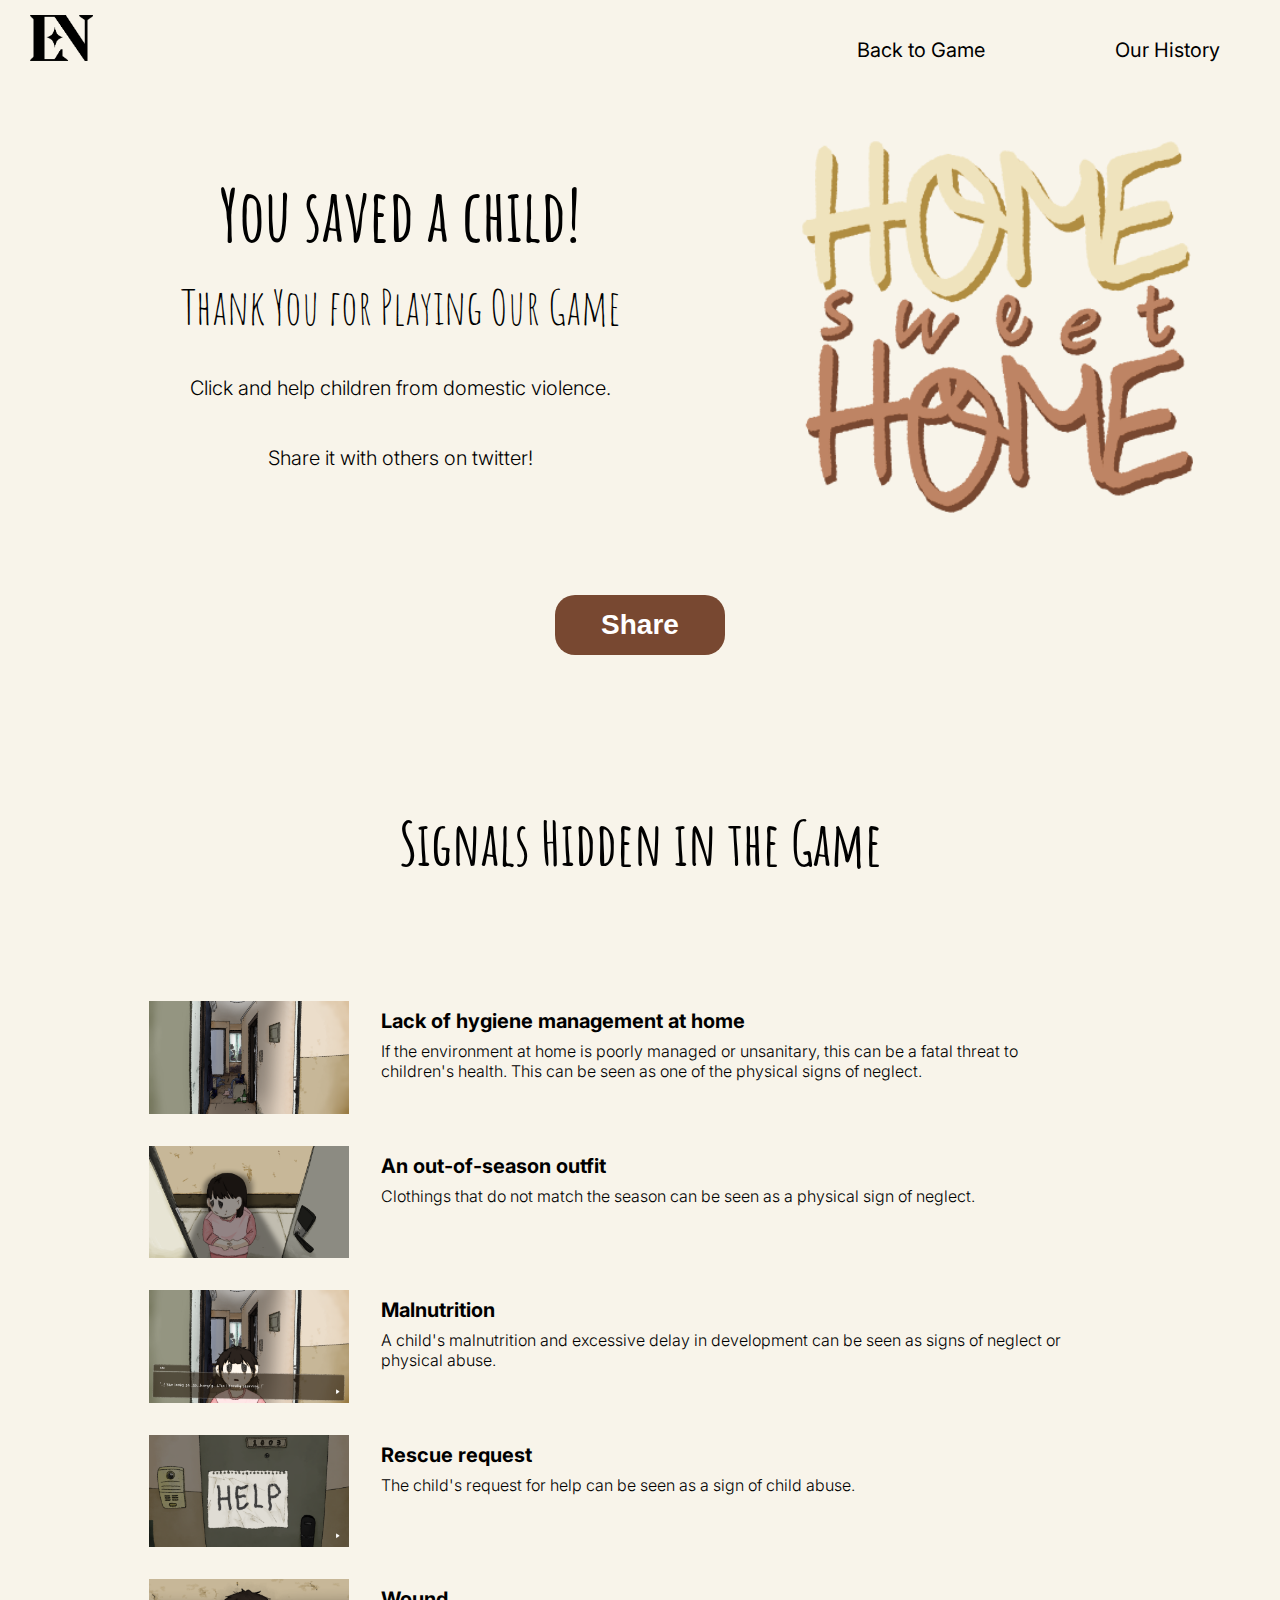
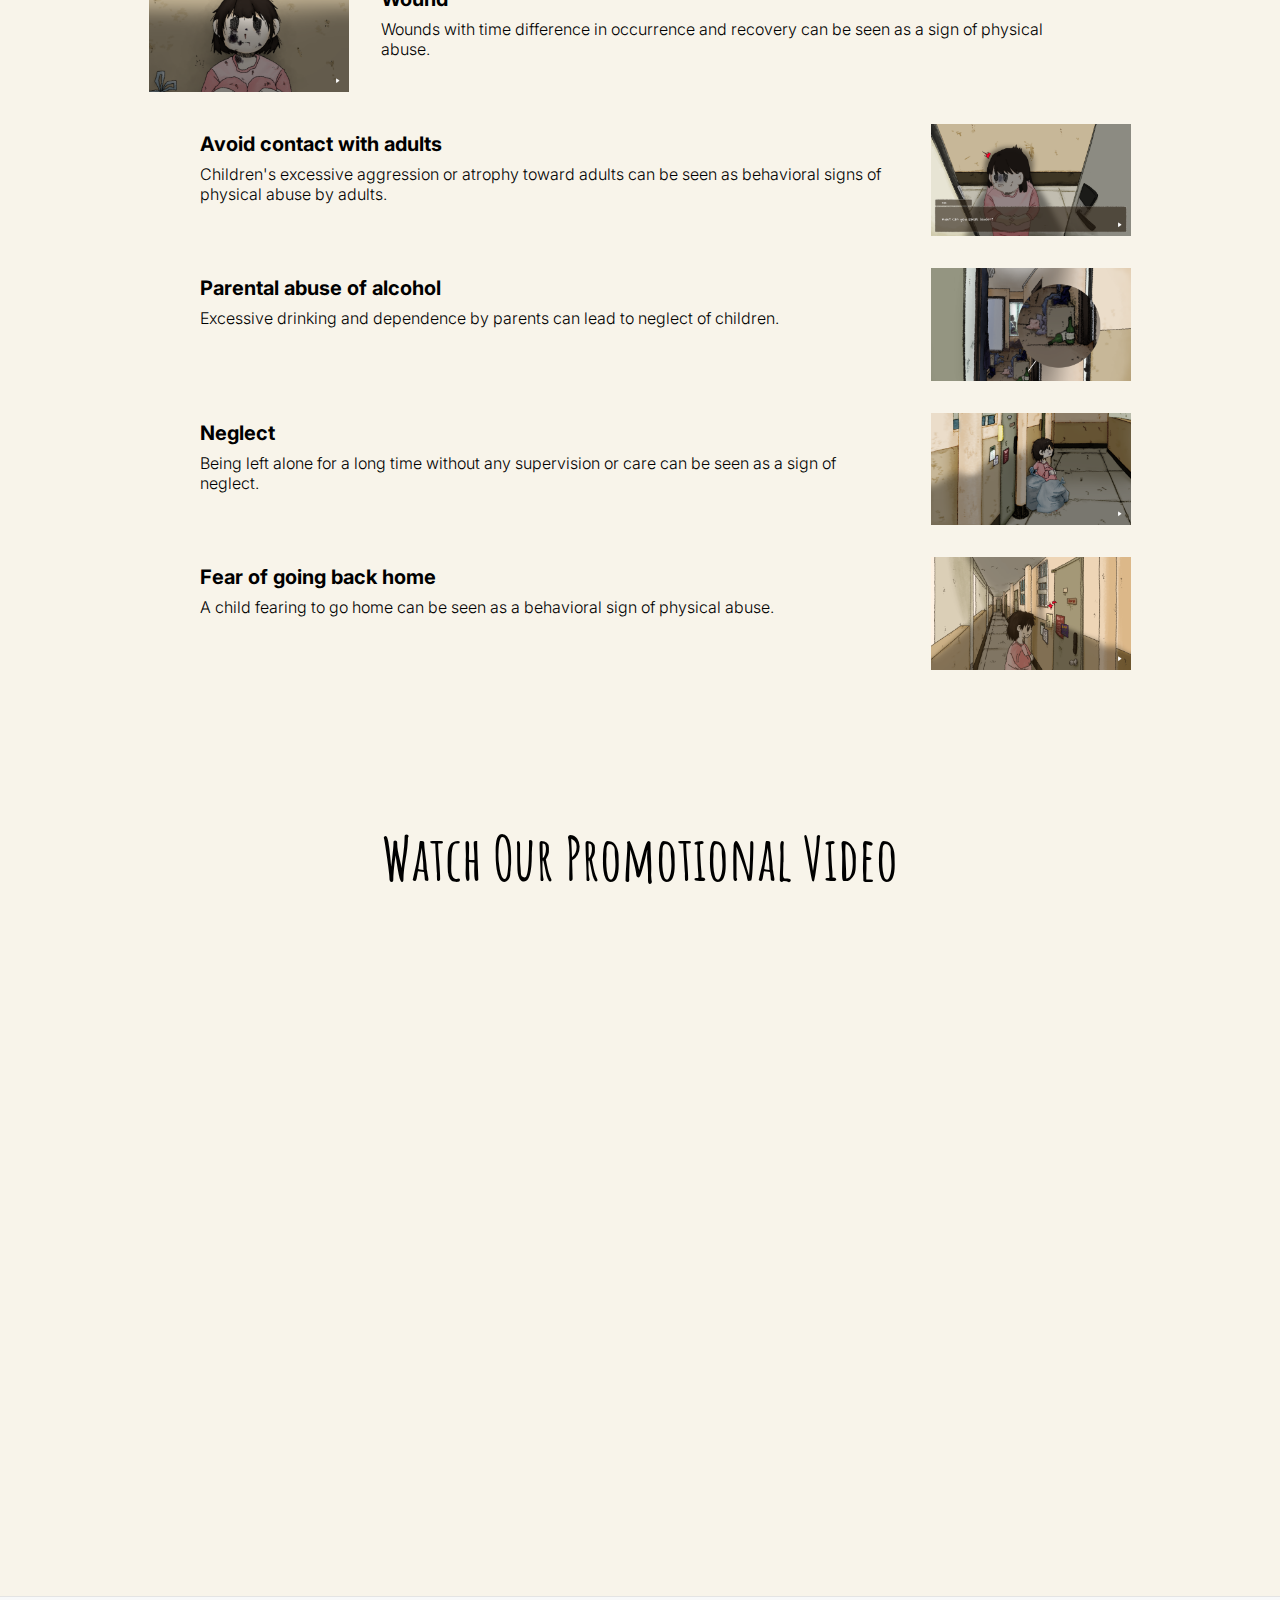
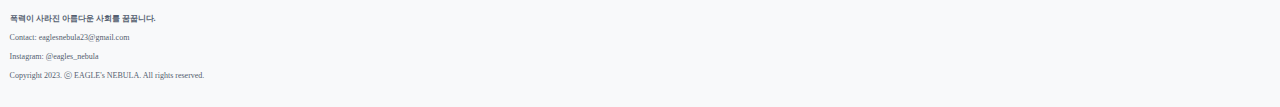
==== commit 64bcce2c: "Update index.html" ====
--- a/index.html
+++ b/index.html
@@ -35,26 +35,6 @@
             </nav>
         </div>
     </header>
-
-    /*
-    <script>
-        expireDate = new Date;
-        expireDate.setMonth(expireDate.getMonth()+3);
-        hitCt = eval(cookieVal("pageHit"));
-        hitCt++;
-        document.cookie = "pageHit="+hitCt+";expires="+expireDate.toGMTString();
-
-        function cookieVal(cookieNmae){
-            thisCookie = document.cookie.split("; ");
-            for (i=0; i<thisCookie.length; i++){
-                if (cookieNmae == thisCookie[i].split("=")[0]){
-                    return thisCookie[i].split("=")[1];
-                }
-            }
-            return 0;
-        }
-    </script>
-    */
     
     <div id="grid1">
         <p>
